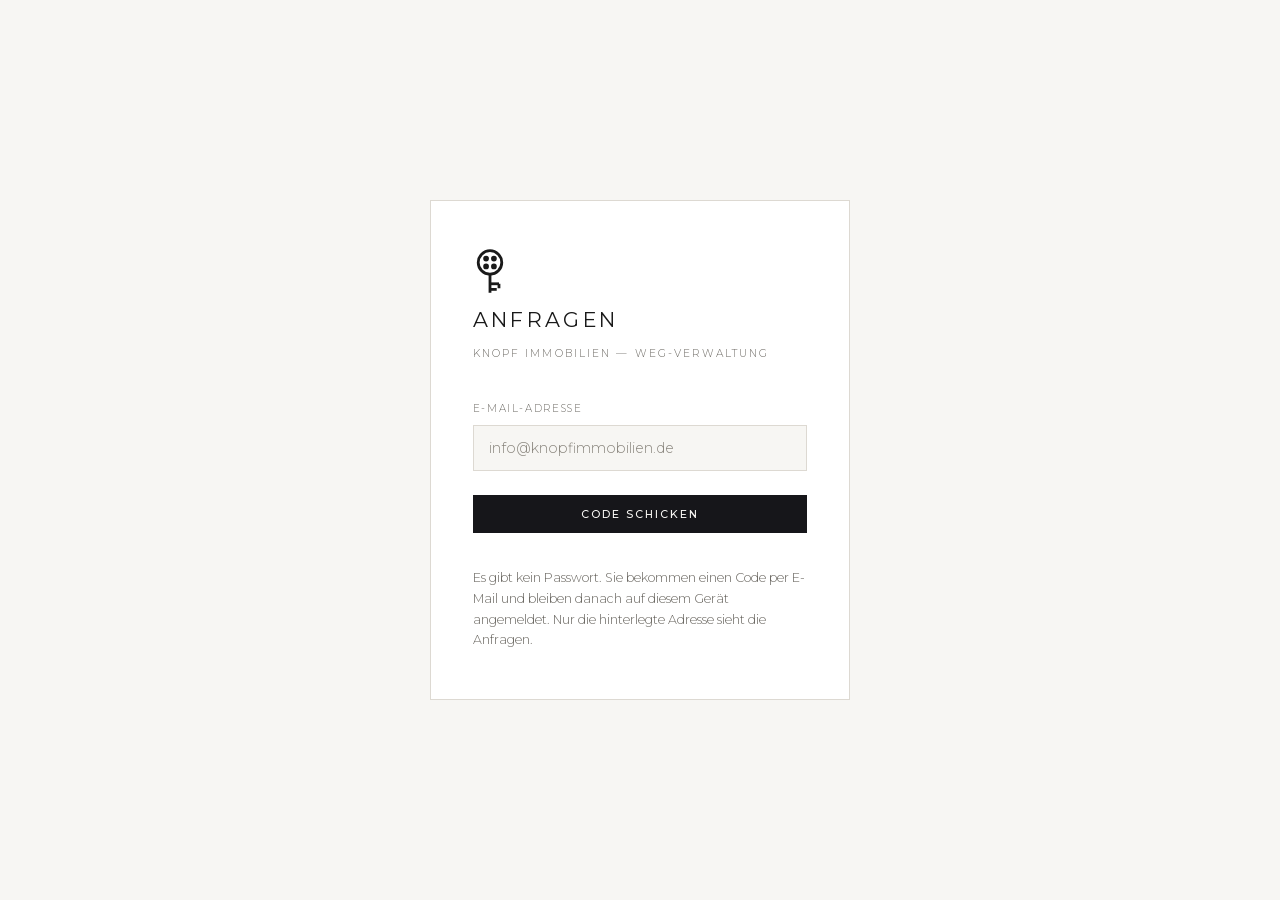
==== verwaltung/index.html @ af554d02 "Anfragen-App für Jim unter /verwaltung/ Die vorbereitete Verwaltung wird zur installierbaren Web-App" ====
<!doctype html>
<html lang="de">
<head>
<meta charset="utf-8">
<meta name="viewport" content="width=device-width, initial-scale=1, viewport-fit=cover">
<meta name="robots" content="noindex, nofollow">
<title>Anfragen — Knopf Immobilien</title>
<meta name="theme-color" content="#F7F6F3" media="(prefers-color-scheme: light)">
<meta name="theme-color" content="#131316" media="(prefers-color-scheme: dark)">
<meta name="apple-mobile-web-app-capable" content="yes">
<meta name="mobile-web-app-capable" content="yes">
<meta name="apple-mobile-web-app-title" content="Anfragen">
<meta name="apple-mobile-web-app-status-bar-style" content="default">
<link rel="manifest" href="manifest.webmanifest">
<link rel="icon" href="symbol-192.png" type="image/png">
<link rel="apple-touch-icon" href="symbol-180.png">
<link rel="stylesheet" href="/schriften/schriften.css?v=d4e82f87">
<link rel="stylesheet" href="app.css?v=4c8662dc">
</head>
<body>

<!-- ══ Anmeldung ══ -->
<div class="tor" id="tor" hidden>
  <div class="tor__karte">
    <svg class="schluessel" viewBox="0 0 60 82" aria-hidden="true">
      <circle cx="30" cy="24" r="21"/>
      <circle cx="23" cy="17" r="2.6" fill="currentColor" stroke="none"/>
      <circle cx="37" cy="17" r="2.6" fill="currentColor" stroke="none"/>
      <circle cx="23" cy="31" r="2.6" fill="currentColor" stroke="none"/>
      <circle cx="37" cy="31" r="2.6" fill="currentColor" stroke="none"/>
      <path d="M30 45 L30 78"/><path d="M30 62 L46 62"/>
      <path d="M46 62 L46 70"/><path d="M30 72 L42 72"/>
    </svg>
    <h1>Anfragen</h1>
    <p class="tor__unter">Knopf Immobilien — WEG-Verwaltung</p>

    <form id="anmelden">
      <label class="tor__feld">
        <span>E-Mail-Adresse</span>
        <input type="email" id="adresse" required autocomplete="email"
               placeholder="info@knopfimmobilien.de">
      </label>
      <button type="submit" class="tor__knopf" id="anmelde-knopf">Code schicken</button>
    </form>

    <form id="bestaetigen" hidden>
      <label class="tor__feld">
        <span>Code aus der E-Mail</span>
        <input type="text" id="code" required inputmode="numeric"
               autocomplete="one-time-code" pattern="[0-9]{6,10}" maxlength="10"
               class="tor__code" placeholder="123456">
      </label>
      <button type="submit" class="tor__knopf" id="code-knopf">Anmelden</button>
      <button type="button" class="tor__zurueck" id="andere-adresse">Andere Adresse</button>
    </form>

    <p class="tor__meldung" id="tor-meldung" role="status"></p>

    <p class="tor__fuss">
      Es gibt kein Passwort. Sie bekommen einen Code per E-Mail und bleiben danach
      auf diesem Gerät angemeldet. Nur die hinterlegte Adresse sieht die Anfragen.
    </p>
  </div>
</div>

<!-- ══ Die Anfragen ══ -->
<header class="kopf" id="kopf" hidden>
  <div class="kopf__inhalt">
    <div class="kopf__schluessel">
      <svg class="schluessel schluessel--klein" viewBox="0 0 60 82" aria-hidden="true">
        <circle cx="30" cy="24" r="21"/>
        <circle cx="23" cy="17" r="2.6" fill="currentColor" stroke="none"/>
        <circle cx="37" cy="17" r="2.6" fill="currentColor" stroke="none"/>
        <circle cx="23" cy="31" r="2.6" fill="currentColor" stroke="none"/>
        <circle cx="37" cy="31" r="2.6" fill="currentColor" stroke="none"/>
        <path d="M30 45 L30 78"/><path d="M30 62 L46 62"/>
        <path d="M46 62 L46 70"/><path d="M30 72 L42 72"/>
      </svg>
      <div>
        <h1>Anfragen</h1>
        <p class="kopf__unter" id="wer">Knopf Immobilien</p>
      </div>
    </div>
    <button type="button" class="abmelden" id="abmelden">Abmelden</button>
  </div>
</header>

<main class="rumpf" id="rumpf" hidden>
  <nav class="filter" id="filter" aria-label="Nach Stand filtern"></nav>
  <div class="liste" id="liste"></div>
</main>

<div class="stand-meldung" id="meldung" role="status" aria-live="polite"></div>

<script src="app.js?v=05c12c82" defer></script>
</body>
</html>
---- schriften/schriften.css ----
/* ══════════════════════════════════════════════
   Montserrat, lokal ausgeliefert
   ══════════════════════════════════════════════
   Die Dateien liegen neben dieser Datei und werden vom eigenen
   Server geladen. Dadurch geht keine IP-Adresse der Besucher an
   Google — der entsprechende Abschnitt in der Datenschutz-
   erklärung entfällt deshalb.

   Es ist je Zeichensatz EINE Datei mit veränderlicher Strichstärke
   (200 bis 500). Google liefert dieselbe Datei für alle vier
   Gewichte aus; vier getrennte Dateien wären reine Verdopplung.

   Herkunft: fonts.gstatic.com, Montserrat v31, geladen am 22.09.2026.
   Lizenz: SIL Open Font License 1.1 — freie Nutzung auch kommerziell,
   Kopie unter schriften/LIZENZ-MONTSERRAT.txt.

   Nachladen bei einer neueren Fassung:
     curl "https://fonts.googleapis.com/css2?family=Montserrat:wght@200;300;400;500&display=swap"
   mit Browser-Kennung aufrufen, die beiden woff2-Adressen für
   'latin' und 'latin-ext' daraus ersetzen.                        */

@font-face {
  font-family: 'Montserrat';
  font-style: normal;
  font-weight: 200 500;
  font-display: swap;
  src: url('montserrat-latin.woff2') format('woff2');
  unicode-range: U+0000-00FF, U+0131, U+0152-0153, U+02BB-02BC, U+02C6,
                 U+02DA, U+02DC, U+0304, U+0308, U+0329, U+2000-206F,
                 U+20AC, U+2122, U+2191, U+2193, U+2212, U+2215, U+FEFF,
                 U+FFFD;
}

@font-face {
  font-family: 'Montserrat';
  font-style: normal;
  font-weight: 200 500;
  font-display: swap;
  src: url('montserrat-latin-ext.woff2') format('woff2');
  unicode-range: U+0100-02BA, U+02BD-02C5, U+02C7-02CC, U+02CE-02D7,
                 U+02DD-02FF, U+0304, U+0308, U+0329, U+1D00-1DBF,
                 U+1E00-1E9F, U+1EF2-1EFF, U+2020, U+20A0-20AB,
                 U+20AD-20C0, U+2113, U+2C60-2C7F, U+A720-A7FF;
}
---- verwaltung/app.css ----
/* ══════════════════════════════════════════
     Knopf Immobilien — Anfragen
     Farben und Schrift aus dem Logo abgeleitet.
     ══════════════════════════════════════════ */

  :root {
    --grund:      #F7F6F3;
    --flaeche:    #FFFFFF;
    --erhoben:    #FFFFFF;
    --tinte:      #1A1A1A;
    --dunkel:     #16161A;
    --gedaempft:  #6E6B65;
    --leise:      #8B877F;
    --linie:      #DDD9D2;
    --linie-zart: #E8E5DF;

    --neu:        #1F6F4A;
    --neu-grund:  #EAF2ED;
    --arbeit:     #8A5E00;
    --arbeit-grund: #FBF3E0;
    --erledigt:   #8B877F;
    --warnung:    #A03030;

    --hinweis-grund: #FBF3E0;
    --hinweis-kante: #C9A227;

    --sperr: .2em;
    --schrift: 'Montserrat', -apple-system, BlinkMacSystemFont, 'Segoe UI', Arial, sans-serif;
  }

  :root:not([data-theme="light"]) {
    color-scheme: light;
  }

  @media (prefers-color-scheme: dark) {
    :root:not([data-theme="light"]) {
      --grund:      #131316;
      --flaeche:    #1B1B1F;
      --erhoben:    #212126;
      --tinte:      #EDEBE6;
      --dunkel:     #EDEBE6;
      --gedaempft:  #A7A29A;
      --leise:      #8A857D;
      --linie:      #33333A;
      --linie-zart: #2A2A30;

      --neu:        #6DBF92;
      --neu-grund:  #1A2A21;
      --arbeit:     #D9A72E;
      --arbeit-grund: #2A2312;
      --erledigt:   #8A857D;
      --warnung:    #E08585;

      --hinweis-grund: #2A2312;
      --hinweis-kante: #C9A227;

      color-scheme: dark;
    }
  }

  :root[data-theme="dark"] {
    --grund:      #131316;
    --flaeche:    #1B1B1F;
    --erhoben:    #212126;
    --tinte:      #EDEBE6;
    --dunkel:     #EDEBE6;
    --gedaempft:  #A7A29A;
    --leise:      #8A857D;
    --linie:      #33333A;
    --linie-zart: #2A2A30;

    --neu:        #6DBF92;
    --neu-grund:  #1A2A21;
    --arbeit:     #D9A72E;
    --arbeit-grund: #2A2312;
    --erledigt:   #8A857D;
    --warnung:    #E08585;

    --hinweis-grund: #2A2312;
    --hinweis-kante: #C9A227;

    color-scheme: dark;
  }

  * { box-sizing: border-box; }

  body {
    margin: 0;
    background: var(--grund);
    color: var(--tinte);
    font-family: var(--schrift);
    font-weight: 300;
    font-size: 16px;
    line-height: 1.6;
    -webkit-font-smoothing: antialiased;
  }

  h1, h2 { font-weight: 400; margin: 0; text-wrap: balance; }

  a { color: inherit; }

  :focus-visible { outline: 2px solid var(--tinte); outline-offset: 3px; }


  /* ── Anmeldeschritt (nur in der Vorschau) ── */

  .tor { min-height: 100vh; display: grid; place-items: center; padding: 2rem 1.5rem; }
  .tor__karte {
    background: var(--flaeche); border: 1px solid var(--linie);
    padding: 3rem 2.6rem; width: 100%; max-width: 420px; text-align: left;
  }
  .schluessel--gross { width: 40px; height: 54px; margin-bottom: 1.6rem; }
  .tor__karte h1 { font-size: 1.3rem; letter-spacing: .16em; text-transform: uppercase; }
  .tor__unter {
    margin: .6rem 0 2.4rem; font-size: .66rem; letter-spacing: var(--sperr);
    text-transform: uppercase; color: var(--gedaempft);
  }
  .tor__feld { display: block; margin-bottom: 1.5rem; }
  .tor__feld span {
    display: block; font-size: .64rem; letter-spacing: .16em;
    text-transform: uppercase; color: var(--gedaempft); margin-bottom: .7em;
  }
  .tor__feld input {
    width: 100%; padding: .85em 1em; font-family: inherit; font-size: .95rem; font-weight: 300;
    color: var(--tinte); background: var(--grund); border: 1px solid var(--linie);
  }
  .tor__feld input:focus { outline: none; border-color: var(--gedaempft); background: var(--flaeche); }
  .tor__feld input::placeholder { color: var(--leise); font-size: .88rem; }
  .tor__knopf {
    width: 100%; padding: 1em 2em; cursor: pointer; font-family: inherit;
    background: var(--dunkel); color: var(--grund); border: 1px solid var(--dunkel);
    font-size: .68rem; font-weight: 500; letter-spacing: .18em; text-transform: uppercase;
    transition: background .2s, color .2s;
  }
  .tor__knopf:hover { background: transparent; color: var(--dunkel); }
  .tor__fuss {
    margin: 2.2rem 0 0; font-size: .78rem; line-height: 1.65; color: var(--gedaempft);
  }
  .tor__fuss b { font-weight: 500; color: var(--tinte); }

  /* ── Hinweisbalken ─────────────────────── */

  .vorschau {
    background: var(--hinweis-grund);
    border-bottom: 1px solid var(--hinweis-kante);
    padding: .9rem 1.5rem;
  }
  .vorschau__inhalt {
    max-width: 900px; margin: 0 auto;
    display: flex; gap: .9rem; align-items: flex-start;
    font-size: .84rem; line-height: 1.55; color: var(--tinte);
  }
  .vorschau__punkt {
    flex: none; width: 8px; height: 8px; margin-top: .5rem;
    border-radius: 50%; background: var(--hinweis-kante);
  }
  .vorschau b { font-weight: 500; }

  /* ── Kopf ──────────────────────────────── */

  .kopf {
    border-bottom: 1px solid var(--linie);
    background: var(--flaeche);
    padding: 1.9rem 1.5rem;
  }
  .kopf__inhalt {
    max-width: 900px; margin: 0 auto;
    display: flex; align-items: center; justify-content: space-between;
    gap: 1.5rem; flex-wrap: wrap;
  }
  .kopf h1 {
    font-size: 1.35rem; letter-spacing: .16em; text-transform: uppercase;
  }
  .kopf__unter {
    margin: .5rem 0 0; font-size: .68rem; letter-spacing: var(--sperr);
    text-transform: uppercase; color: var(--gedaempft);
  }
  .kopf__schluessel { display: flex; align-items: center; gap: 1rem; }
  .schluessel { width: 34px; height: 46px; flex: none; }
  .schluessel path, .schluessel circle { stroke: var(--tinte); fill: none; stroke-width: 5; }

  .abmelden {
    font-size: .66rem; letter-spacing: .14em; text-transform: uppercase;
    text-decoration: none; color: var(--gedaempft);
    border-bottom: 1px solid var(--linie); padding-bottom: .3em;
  }
  .abmelden:hover { color: var(--tinte); border-color: var(--tinte); }

  /* ── Rumpf ─────────────────────────────── */

  .rumpf { max-width: 900px; margin: 0 auto; padding: 2.2rem 1.5rem 5rem; }

  .filter { display: flex; gap: .45rem; flex-wrap: wrap; margin-bottom: 1.8rem; }
  .filter button {
    cursor: pointer; font-family: inherit;
    padding: .55em 1.05em;
    background: var(--flaeche); color: var(--tinte);
    border: 1px solid var(--linie);
    font-size: .68rem; font-weight: 400; letter-spacing: .12em; text-transform: uppercase;
    transition: border-color .18s, background .18s, color .18s;
  }
  .filter button:hover { border-color: var(--gedaempft); }
  .filter button[aria-pressed="true"] {
    background: var(--dunkel); color: var(--grund); border-color: var(--dunkel);
  }
  .filter .zahl { margin-left: .5em; color: var(--leise); font-variant-numeric: tabular-nums; }
  .filter button[aria-pressed="true"] .zahl { color: inherit; opacity: .65; }

  /* ── Eine Anfrage ──────────────────────── */

  .liste { display: flex; flex-direction: column; gap: 1rem; }

  .karte {
    background: var(--flaeche);
    border: 1px solid var(--linie);
    border-left: 3px solid var(--erledigt);
    padding: 1.6rem 1.7rem;
  }
  .karte[data-stand="neu"] { border-left-color: var(--neu); }
  .karte[data-stand="arbeit"] { border-left-color: var(--arbeit); }
  .karte[data-stand="erledigt"] { opacity: .68; }

  .karte__kopf {
    display: flex; justify-content: space-between; align-items: flex-start;
    gap: 1rem; margin-bottom: 1.3rem;
  }
  .karte__kopf h2 { font-size: 1.1rem; font-weight: 500; }
  .karte__wann {
    margin: .3rem 0 0; font-size: .74rem; color: var(--gedaempft);
    font-variant-numeric: tabular-nums;
  }

  .marke {
    flex: none;
    font-size: .6rem; letter-spacing: .14em; text-transform: uppercase;
    padding: .4em .8em; border: 1px solid currentColor; white-space: nowrap;
  }
  .marke[data-stand="neu"] { color: var(--neu); background: var(--neu-grund); }
  .marke[data-stand="arbeit"] { color: var(--arbeit); background: var(--arbeit-grund); }
  .marke[data-stand="erledigt"] { color: var(--erledigt); }

  .daten {
    display: grid; grid-template-columns: repeat(auto-fit, minmax(140px, 1fr));
    gap: .95rem 1.4rem; margin: 0 0 1.3rem; padding: 1.15rem 0;
    border-top: 1px solid var(--linie-zart); border-bottom: 1px solid var(--linie-zart);
  }
  .daten dt {
    font-size: .6rem; letter-spacing: .14em; text-transform: uppercase;
    color: var(--leise); margin-bottom: .35em;
  }
  .daten dd { margin: 0; font-size: .92rem; word-break: break-word; }
  .daten dd.zahl { font-variant-numeric: tabular-nums; }
  .daten a { text-decoration: none; border-bottom: 1px solid var(--linie); }
  .daten a:hover { border-color: var(--tinte); }

  .nachricht {
    background: var(--grund); border: 1px solid var(--linie-zart);
    padding: 1rem 1.2rem; margin-bottom: 1.3rem;
    font-size: .9rem; white-space: pre-line;
  }

  .werkzeug {
    display: flex; justify-content: space-between; align-items: center;
    gap: .8rem; flex-wrap: wrap;
  }
  .staende { display: flex; gap: .35rem; flex-wrap: wrap; }

  .klein {
    cursor: pointer; font-family: inherit;
    padding: .5em .95em;
    background: transparent; color: var(--tinte);
    border: 1px solid var(--linie);
    font-size: .64rem; letter-spacing: .11em; text-transform: uppercase;
    transition: border-color .18s, background .18s, color .18s;
  }
  .klein:hover { border-color: var(--gedaempft); }
  .klein[aria-pressed="true"] {
    background: var(--dunkel); color: var(--grund); border-color: var(--dunkel);
  }
  .klein--fort { color: var(--warnung); border-color: var(--linie); }
  .klein--fort:hover { background: var(--warnung); color: var(--flaeche); border-color: var(--warnung); }

  .notiz { margin-top: 1.1rem; display: flex; gap: .6rem; flex-wrap: wrap; align-items: flex-start; }
  .notiz textarea {
    flex: 1 1 240px; min-height: 2.7rem;
    padding: .65em .85em; font-family: inherit; font-size: .86rem; font-weight: 300;
    color: var(--tinte); background: var(--grund);
    border: 1px solid var(--linie); resize: vertical;
  }
  .notiz textarea:focus { outline: none; border-color: var(--gedaempft); background: var(--flaeche); }

  .leer {
    border: 1px dashed var(--linie); padding: 3rem 1.5rem; text-align: center;
    color: var(--gedaempft); font-size: .92rem;
  }

  .fuss {
    max-width: 900px; margin: 0 auto; padding: 0 1.5rem 4rem;
    font-size: .78rem; line-height: 1.7; color: var(--gedaempft);
  }
  .fuss h2 {
    font-size: .66rem; letter-spacing: var(--sperr); text-transform: uppercase;
    color: var(--leise); margin-bottom: .9rem;
  }
  .fuss ol { margin: 0; padding-left: 1.2rem; }
  .fuss li { margin-bottom: .5rem; }
  .fuss code {
    font-family: ui-monospace, 'SF Mono', Menlo, monospace;
    font-size: .92em; background: var(--flaeche);
    border: 1px solid var(--linie-zart); padding: .1em .4em;
  }

  .stand-meldung {
    position: fixed; left: 50%; bottom: 1.5rem; transform: translateX(-50%) translateY(1rem);
    background: var(--dunkel); color: var(--grund);
    padding: .7em 1.3em; font-size: .74rem; letter-spacing: .08em;
    opacity: 0; pointer-events: none; transition: opacity .3s, transform .3s;
    z-index: 20; max-width: calc(100vw - 3rem); text-align: center;
  }
  .stand-meldung--da { opacity: 1; transform: translateX(-50%) translateY(0); }

  @media (prefers-reduced-motion: reduce) {
    * { transition: none !important; }
  }

  @media (max-width: 620px) {
    .kopf { padding: 1.4rem 1.2rem; }
    .rumpf { padding: 1.6rem 1.2rem 4rem; }
    .karte { padding: 1.3rem; }
    .werkzeug { flex-direction: column; align-items: stretch; }
    .werkzeug .klein--fort { align-self: flex-end; }
  }

  /* ── Ergänzungen für die echte Verwaltung ── */

  .tor__karte--breit { max-width: 560px; }
  .tor__karte--breit p { font-size: .9rem; line-height: 1.7; color: var(--gedaempft); }
  .tor__karte--breit b { color: var(--tinte); font-weight: 500; }

  .tor__schritte {
    margin: 1.4rem 0; padding-left: 1.2rem;
    font-size: .88rem; line-height: 1.75; color: var(--gedaempft);
  }
  .tor__schritte li { margin-bottom: .5rem; }
  .tor__schritte code, .tor__karte--breit code {
    font-family: ui-monospace, 'SF Mono', Menlo, monospace;
    font-size: .9em; background: var(--grund);
    border: 1px solid var(--linie-zart); padding: .1em .4em;
  }

  .tor__meldung {
    margin: 1.2rem 0 0; font-size: .84rem; line-height: 1.6; min-height: 1.2em;
    color: var(--gedaempft);
  }
  .tor__meldung--gut { color: var(--neu); }
  .tor__meldung--fehler { color: var(--warnung); }

  /* Abmelden ist hier ein Knopf, kein Verweis */
  button.abmelden {
    background: none; border: 0; cursor: pointer; font-family: inherit;
    padding: 0 0 .3em; border-bottom: 1px solid var(--linie);
  }

  .schluessel--klein { width: 30px; height: 40px; }

  /* ── Anmeldung per Code ── */

  .tor__feld input.tor__code {
    font-size: 1.5rem; letter-spacing: .4em; text-align: center; font-weight: 400;
    font-variant-numeric: tabular-nums;
  }
  .tor__zurueck {
    display: block; margin: 1.1rem auto 0;
    background: none; border: 0; cursor: pointer; font-family: inherit;
    font-size: .74rem; color: var(--gedaempft);
    text-decoration: underline; text-underline-offset: .25em;
  }
  .tor__meldung:empty { display: none; }

  a.klein { display: inline-block; text-decoration: none; }

  /* ── Als App auf dem Homescreen: Kerbe und Home-Balken freihalten ── */

  .kopf {
    padding-top: max(1.9rem, env(safe-area-inset-top));
    padding-left: max(1.5rem, env(safe-area-inset-left));
    padding-right: max(1.5rem, env(safe-area-inset-right));
  }
  .stand-meldung { bottom: max(1.5rem, env(safe-area-inset-bottom)); }
  @media (max-width: 620px) {
    .kopf { padding-top: max(1.4rem, env(safe-area-inset-top)); }
  }

  /* hidden muss gewinnen — .tor setzt sonst display: grid darüber */
  [hidden] { display: none !important; }
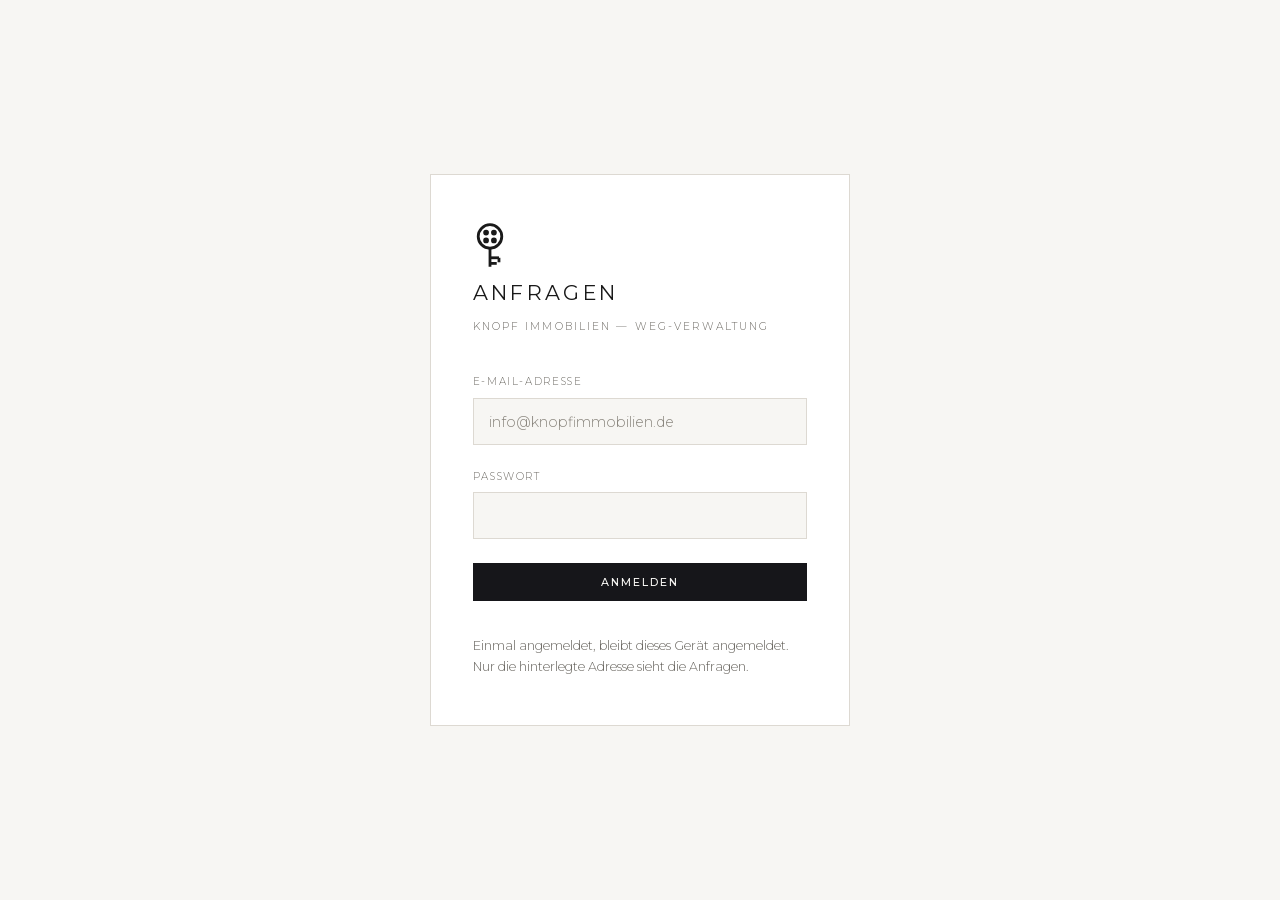
==== commit e2c13dc6: "Anfragen-App: Anmeldung mit E-Mail und Passwort Statt Code aus der Mail, der eine geänderte Supabase" ====
--- a/verwaltung/index.html
+++ b/verwaltung/index.html
@@ -15,7 +15,7 @@
 <link rel="icon" href="symbol-192.png" type="image/png">
 <link rel="apple-touch-icon" href="symbol-180.png">
 <link rel="stylesheet" href="/schriften/schriften.css?v=d4e82f87">
-<link rel="stylesheet" href="app.css?v=4c8662dc">
+<link rel="stylesheet" href="app.css?v=a7e70e49">
 </head>
 <body>
 
@@ -37,28 +37,21 @@
     <form id="anmelden">
       <label class="tor__feld">
         <span>E-Mail-Adresse</span>
-        <input type="email" id="adresse" required autocomplete="email"
+        <input type="email" id="adresse" required autocomplete="username"
                placeholder="info@knopfimmobilien.de">
       </label>
-      <button type="submit" class="tor__knopf" id="anmelde-knopf">Code schicken</button>
-    </form>
-
-    <form id="bestaetigen" hidden>
       <label class="tor__feld">
-        <span>Code aus der E-Mail</span>
-        <input type="text" id="code" required inputmode="numeric"
-               autocomplete="one-time-code" pattern="[0-9]{6,10}" maxlength="10"
-               class="tor__code" placeholder="123456">
+        <span>Passwort</span>
+        <input type="password" id="passwort" required autocomplete="current-password">
       </label>
-      <button type="submit" class="tor__knopf" id="code-knopf">Anmelden</button>
-      <button type="button" class="tor__zurueck" id="andere-adresse">Andere Adresse</button>
+      <button type="submit" class="tor__knopf" id="anmelde-knopf">Anmelden</button>
     </form>
 
     <p class="tor__meldung" id="tor-meldung" role="status"></p>
 
     <p class="tor__fuss">
-      Es gibt kein Passwort. Sie bekommen einen Code per E-Mail und bleiben danach
-      auf diesem Gerät angemeldet. Nur die hinterlegte Adresse sieht die Anfragen.
+      Einmal angemeldet, bleibt dieses Gerät angemeldet. Nur die hinterlegte
+      Adresse sieht die Anfragen.
     </p>
   </div>
 </div>
@@ -81,8 +74,21 @@
         <p class="kopf__unter" id="wer">Knopf Immobilien</p>
       </div>
     </div>
-    <button type="button" class="abmelden" id="abmelden">Abmelden</button>
+    <div class="kopf__knoepfe">
+      <button type="button" class="abmelden" id="passwort-oeffnen">Passwort ändern</button>
+      <button type="button" class="abmelden" id="abmelden">Abmelden</button>
+    </div>
   </div>
+  <form class="neues-passwort" id="neues-passwort" hidden>
+    <label class="tor__feld">
+      <span>Neues Passwort (mindestens 8 Zeichen)</span>
+      <input type="password" id="passwort-neu" required minlength="8" autocomplete="new-password">
+    </label>
+    <div class="staende">
+      <button type="submit" class="klein" aria-pressed="true">Speichern</button>
+      <button type="button" class="klein" id="passwort-abbrechen">Abbrechen</button>
+    </div>
+  </form>
 </header>
 
 <main class="rumpf" id="rumpf" hidden>
@@ -92,6 +98,6 @@
 
 <div class="stand-meldung" id="meldung" role="status" aria-live="polite"></div>
 
-<script src="app.js?v=05c12c82" defer></script>
+<script src="app.js?v=cd7bc219" defer></script>
 </body>
 </html>
--- a/verwaltung/app.css
+++ b/verwaltung/app.css
@@ -394,3 +394,12 @@
 
   /* hidden muss gewinnen — .tor setzt sonst display: grid darüber */
   [hidden] { display: none !important; }
+
+  /* ── Passwort ändern ── */
+
+  .kopf__knoepfe { display: flex; gap: 1.2rem; flex-wrap: wrap; }
+  .neues-passwort {
+    max-width: 900px; margin: 1.4rem auto 0; padding-top: 1.4rem;
+    border-top: 1px solid var(--linie-zart);
+  }
+  .neues-passwort .tor__feld { max-width: 360px; margin-bottom: 1rem; }
